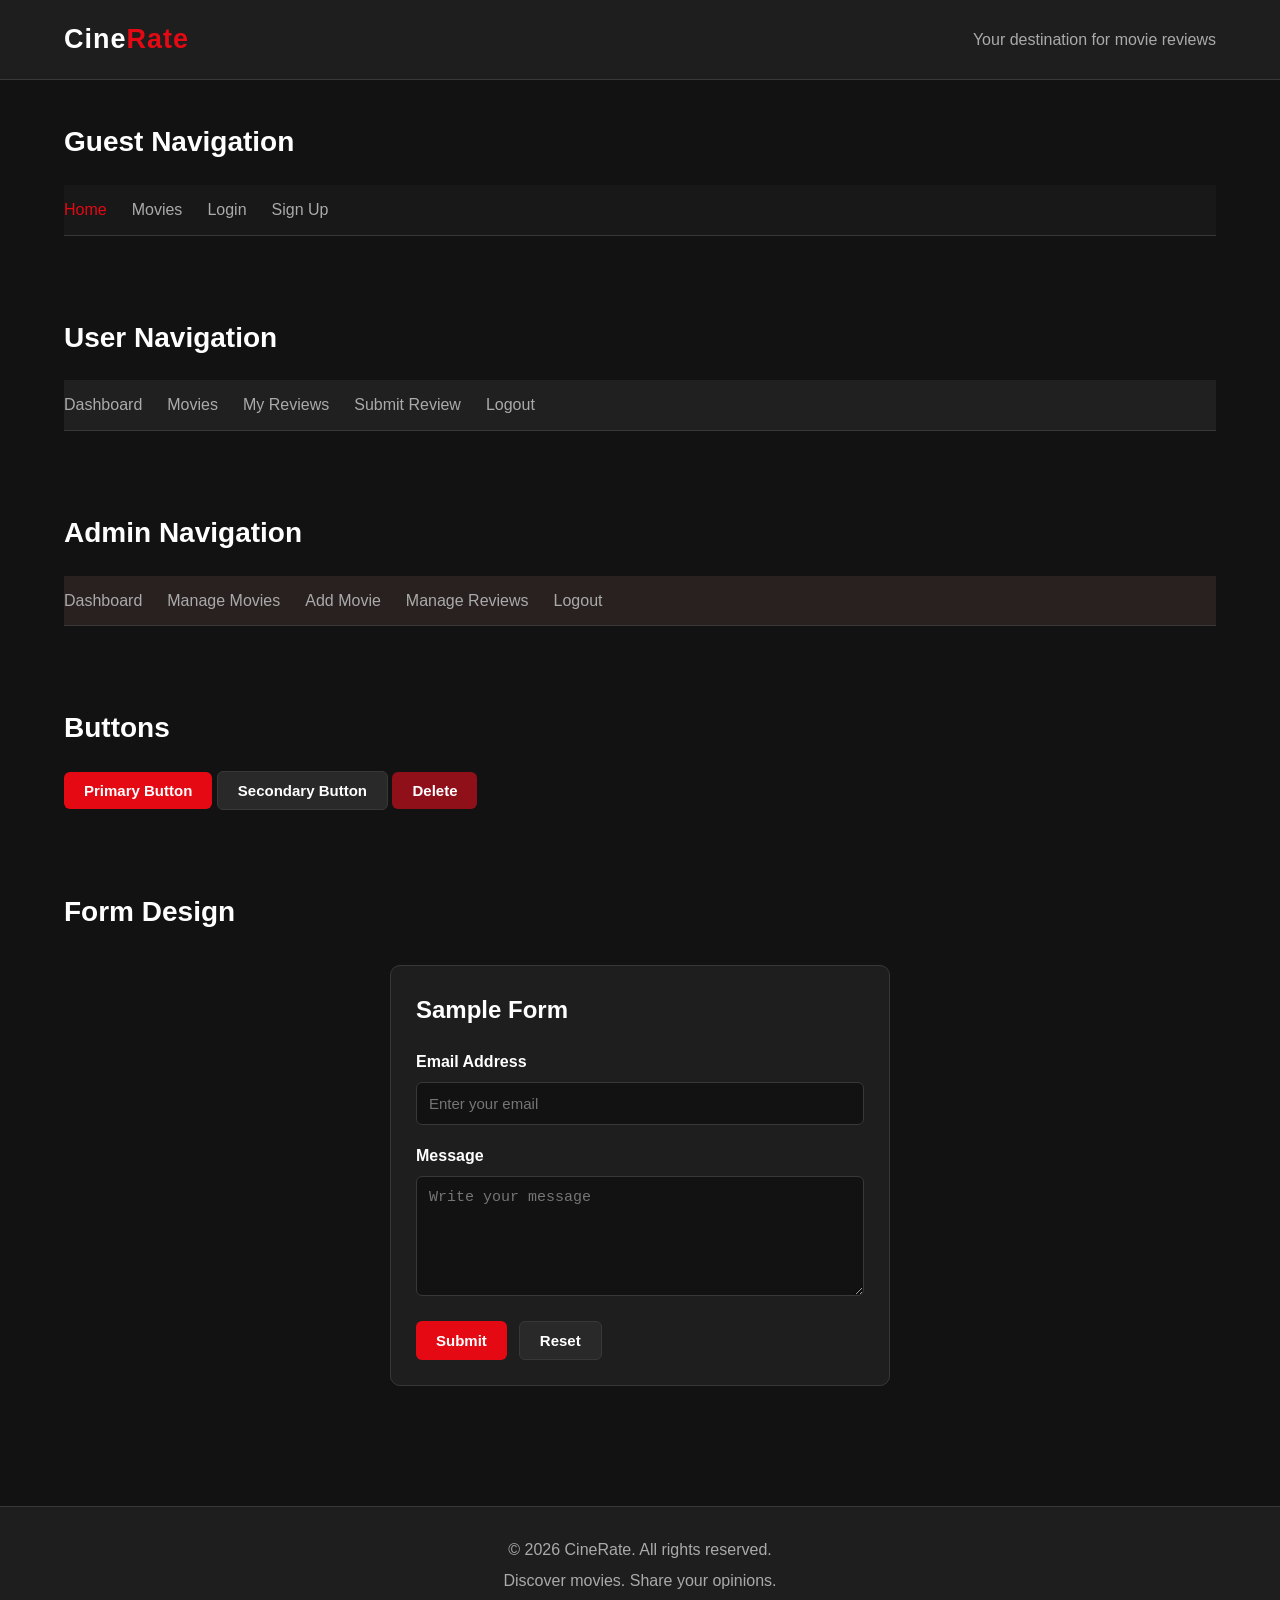
==== index.html @ ea307017 "Build shared design system and components" ====
<!DOCTYPE html>
<html lang="en">

<head>
    <meta charset="UTF-8">
    <meta name="viewport" content="width=device-width, initial-scale=1.0">

    <title>CineRate | Components Preview</title>

    <!-- Main CSS -->
    <link rel="stylesheet" href="css/style.css">

    <!-- Components CSS -->
    <link rel="stylesheet" href="css/components.css">

    <!-- Responsive CSS -->
    <link rel="stylesheet" href="css/responsive.css">
</head>

<body>

    <!-- Website Header -->
    <header class="site-header">
        <div class="container header-content">

            <a href="index.html" class="logo">
                Cine<span>Rate</span>
            </a>

            <p class="muted-text">
                Your destination for movie reviews
            </p>

        </div>
    </header>


    <main class="container">

        <!-- Guest Navigation Preview -->
        <section class="section">
            <h2 class="section-title">Guest Navigation</h2>

            <nav class="navbar navbar--guest">
                <ul class="nav-list">
                    <li><a href="index.html" class="active">Home</a></li>
                    <li><a href="pages/movies.html">Movies</a></li>
                    <li><a href="pages/login.html">Login</a></li>
                    <li><a href="pages/signup.html">Sign Up</a></li>
                </ul>
            </nav>
        </section>


        <!-- User Navigation Preview -->
        <section class="section">
            <h2 class="section-title">User Navigation</h2>

            <nav class="navbar navbar--user">
                <ul class="nav-list">
                    <li><a href="pages/user-dashboard.html">Dashboard</a></li>
                    <li><a href="pages/movies.html">Movies</a></li>
                    <li><a href="pages/my-reviews.html">My Reviews</a></li>
                    <li><a href="pages/submit-review.html">Submit Review</a></li>
                    <li><a href="pages/login.html">Logout</a></li>
                </ul>
            </nav>
        </section>


        <!-- Admin Navigation Preview -->
        <section class="section">
            <h2 class="section-title">Admin Navigation</h2>

            <nav class="navbar navbar--admin">
                <ul class="nav-list">
                    <li><a href="pages/admin-dashboard.html">Dashboard</a></li>
                    <li><a href="pages/manage-movies.html">Manage Movies</a></li>
                    <li><a href="pages/add-movie.html">Add Movie</a></li>
                    <li><a href="pages/manage-reviews.html">Manage Reviews</a></li>
                    <li><a href="pages/login.html">Logout</a></li>
                </ul>
            </nav>
        </section>


        <!-- Buttons Preview -->
        <section class="section">
            <h2 class="section-title">Buttons</h2>

            <button class="btn btn-primary" type="button">
                Primary Button
            </button>

            <button class="btn btn-secondary" type="button">
                Secondary Button
            </button>

            <button class="btn btn-danger" type="button">
                Delete
            </button>
        </section>


        <!-- Form Preview -->
        <section class="section">
            <h2 class="section-title">Form Design</h2>

            <form class="form-container">

                <h3 class="form-title">Sample Form</h3>

                <div class="form-group">
                    <label for="sample-email">Email Address</label>

                    <input
                        type="email"
                        id="sample-email"
                        class="form-control"
                        placeholder="Enter your email"
                        required
                    >
                </div>

                <div class="form-group">
                    <label for="sample-message">Message</label>

                    <textarea
                        id="sample-message"
                        class="form-control"
                        placeholder="Write your message"
                        required
                    ></textarea>
                </div>

                <div class="form-actions">
                    <button class="btn btn-primary" type="submit">
                        Submit
                    </button>

                    <button class="btn btn-secondary" type="reset">
                        Reset
                    </button>
                </div>

            </form>
        </section>

    </main>


    <!-- Website Footer -->
    <footer class="site-footer">
        <div class="container footer-content">

            <p>
                &copy; 2026 CineRate. All rights reserved.
            </p>

            <p>
                Discover movies. Share your opinions.
            </p>

        </div>
    </footer>

</body>
</html>
---- css/style.css ----
/* =========================
   CINERATE - MAIN STYLES
========================= */

:root {
    --color-background: #121212;
    --color-surface: #1e1e1e;
    --color-surface-light: #292929;

    --color-primary: #e50914;
    --color-primary-hover: #b80710;

    --color-text: #ffffff;
    --color-text-secondary: #aaaaaa;

    --color-border: #383838;

    --font-main: Arial, Helvetica, sans-serif;

    --radius-small: 6px;
    --radius-medium: 10px;
    --radius-large: 16px;
}

/* Reset */

* {
    margin: 0;
    padding: 0;
    box-sizing: border-box;
}

/* General page settings */

body {
    font-family: var(--font-main);
    background-color: var(--color-background);
    color: var(--color-text);
    line-height: 1.6;
    min-height: 100vh;
}

a {
    color: inherit;
    text-decoration: none;
}

ul {
    list-style: none;
}

img {
    max-width: 100%;
    display: block;
}

.container {
    width: 90%;
    max-width: 1200px;
    margin: 0 auto;
}

.section {
    padding: 40px 0;
}

.section-title {
    font-size: 28px;
    margin-bottom: 20px;
}

.muted-text {
    color: var(--color-text-secondary);
}
---- css/components.css ----
/* =========================
   HEADER AND LOGO
========================= */

.site-header {
    background-color: var(--color-surface);
    border-bottom: 1px solid var(--color-border);
    padding: 18px 0;
}

.header-content {
    display: flex;
    align-items: center;
    justify-content: space-between;
    gap: 20px;
}

.logo {
    font-size: 27px;
    font-weight: bold;
    letter-spacing: 1px;
}

.logo span {
    color: var(--color-primary);
}

/* =========================
   NAVIGATION BARS
========================= */

.navbar {
    padding: 12px 0;
    border-bottom: 1px solid var(--color-border);
}

.navbar--guest {
    background-color: #181818;
}

.navbar--user {
    background-color: #202020;
}

.navbar--admin {
    background-color: #292020;
}

.nav-list {
    display: flex;
    align-items: center;
    gap: 25px;
    flex-wrap: wrap;
}

.nav-list a {
    color: var(--color-text-secondary);
    transition: color 0.2s ease;
}

.nav-list a:hover,
.nav-list a.active {
    color: var(--color-primary);
}

/* =========================
   BUTTONS
========================= */

.btn {
    display: inline-block;
    padding: 10px 20px;
    border: none;
    border-radius: var(--radius-small);
    cursor: pointer;
    font-size: 15px;
    font-weight: bold;
    text-align: center;
    transition: background-color 0.2s ease;
}

.btn-primary {
    background-color: var(--color-primary);
    color: white;
}

.btn-primary:hover {
    background-color: var(--color-primary-hover);
}

.btn-secondary {
    background-color: var(--color-surface-light);
    color: white;
    border: 1px solid var(--color-border);
}

.btn-secondary:hover {
    background-color: #3a3a3a;
}

.btn-danger {
    background-color: #8f1018;
    color: white;
}

/* =========================
   FORMS
========================= */

.form-container {
    width: 100%;
    max-width: 500px;
    margin: 30px auto;
    padding: 25px;
    background-color: var(--color-surface);
    border: 1px solid var(--color-border);
    border-radius: var(--radius-medium);
}

.form-title {
    font-size: 24px;
    margin-bottom: 20px;
}

.form-group {
    margin-bottom: 18px;
}

.form-group label {
    display: block;
    margin-bottom: 7px;
    font-weight: bold;
}

.form-control {
    width: 100%;
    padding: 12px;
    background-color: var(--color-background);
    color: var(--color-text);
    border: 1px solid var(--color-border);
    border-radius: var(--radius-small);
    font-size: 15px;
}

.form-control:focus {
    outline: 2px solid var(--color-primary);
    border-color: var(--color-primary);
}

textarea.form-control {
    min-height: 120px;
    resize: vertical;
}

.form-actions {
    display: flex;
    gap: 12px;
    flex-wrap: wrap;
}

/* =========================
   FOOTER
========================= */

.site-footer {
    margin-top: 50px;
    padding: 25px 0;
    background-color: var(--color-surface);
    border-top: 1px solid var(--color-border);
    text-align: center;
    color: var(--color-text-secondary);
}

.footer-content p {
    margin: 5px 0;
}
---- css/responsive.css ----
/* =========================
   RESPONSIVE DESIGN
========================= */

@media (max-width: 768px) {

    .header-content {
        flex-direction: column;
        align-items: flex-start;
    }

    .nav-list {
        gap: 12px;
    }

    .nav-list a {
        font-size: 14px;
    }

    .section-title {
        font-size: 23px;
    }

    .form-container {
        padding: 18px;
    }

    .btn {
        padding: 9px 15px;
    }
}

@media (max-width: 480px) {

    .container {
        width: 94%;
    }

    .logo {
        font-size: 23px;
    }

    .nav-list {
        gap: 10px;
    }

    .form-actions {
        flex-direction: column;
    }

    .form-actions .btn {
        width: 100%;
    }
}
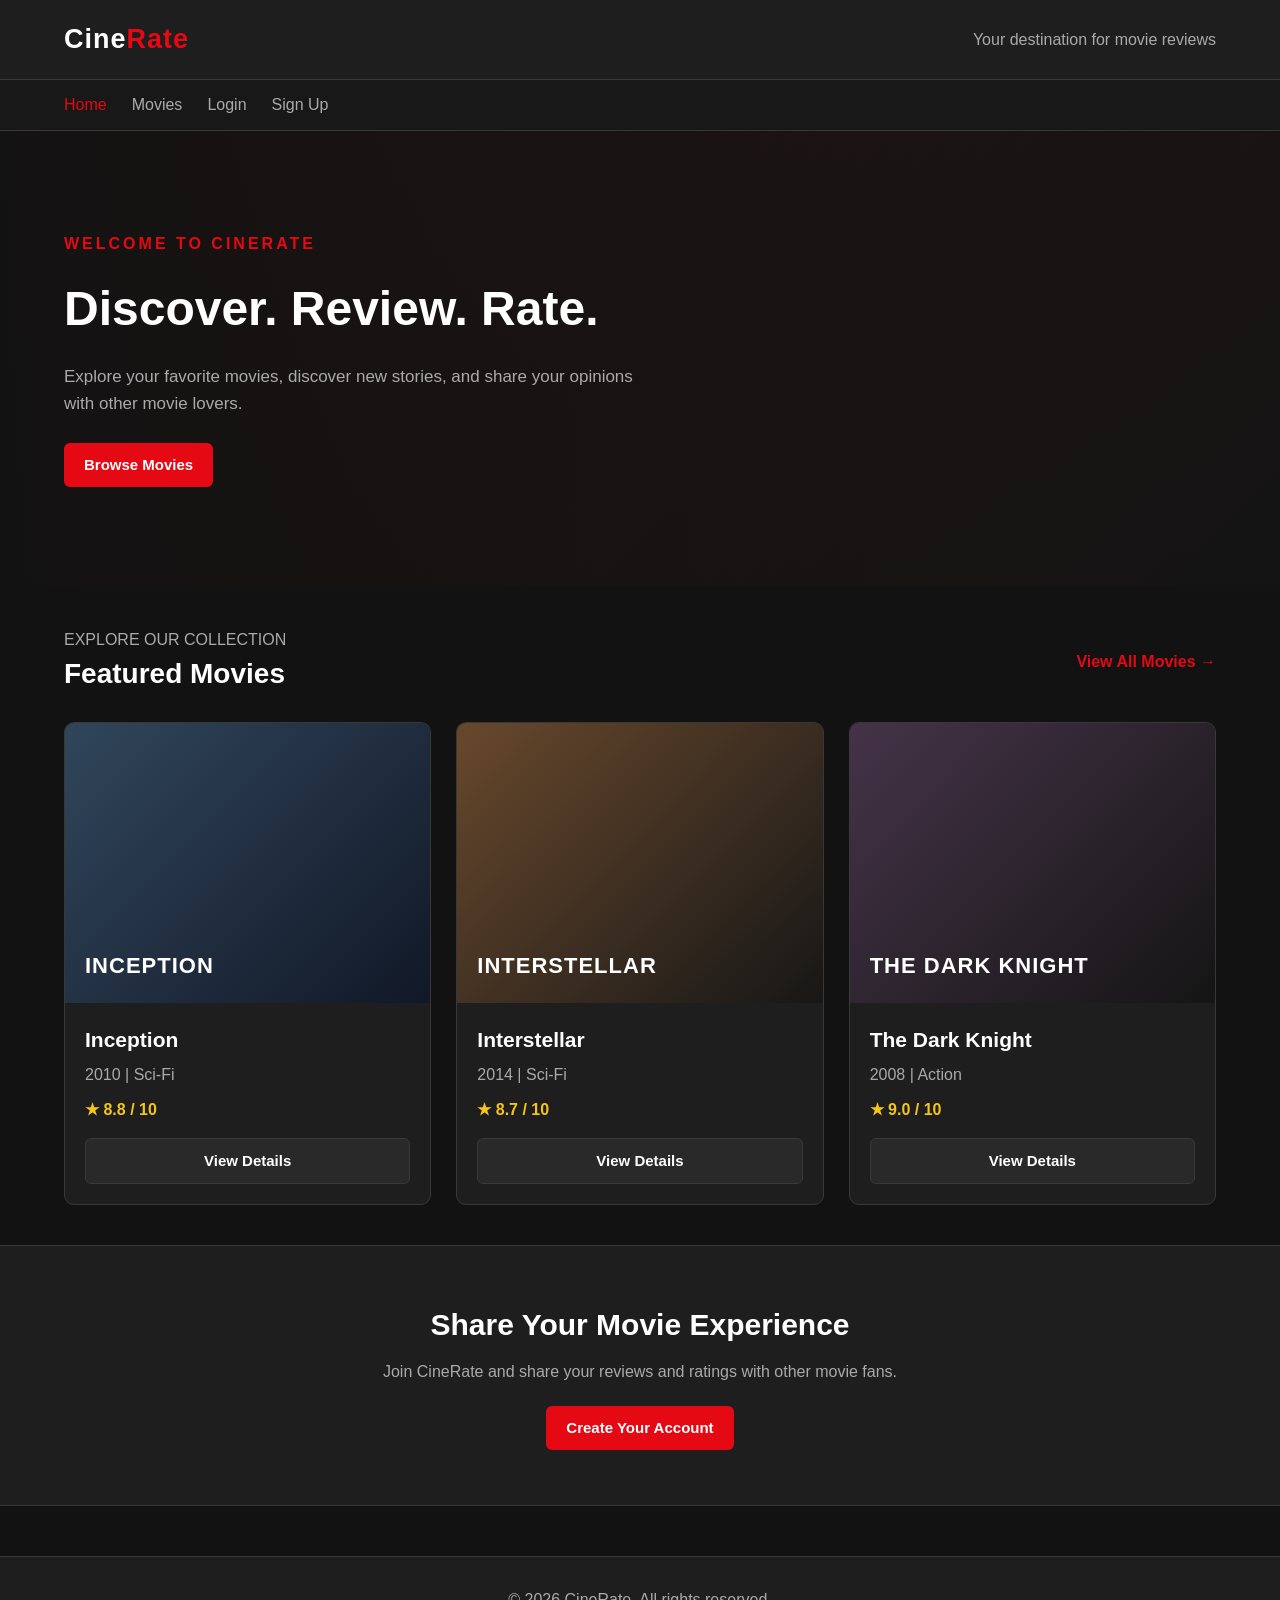
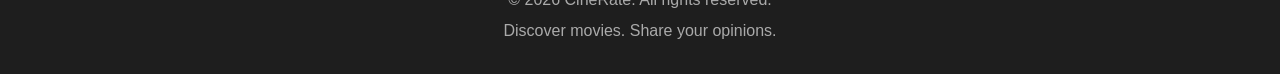
==== commit d6de7628: "Complete guest pages" ====
--- a/index.html
+++ b/index.html
@@ -5,21 +5,17 @@
     <meta charset="UTF-8">
     <meta name="viewport" content="width=device-width, initial-scale=1.0">
 
-    <title>CineRate | Components Preview</title>
-
-    <!-- Main CSS -->
+    <title>CineRate | Home</title>
+
+    <!-- Shared CSS files -->
     <link rel="stylesheet" href="css/style.css">
-
-    <!-- Components CSS -->
     <link rel="stylesheet" href="css/components.css">
-
-    <!-- Responsive CSS -->
     <link rel="stylesheet" href="css/responsive.css">
 </head>
 
 <body>
 
-    <!-- Website Header -->
+    <!-- HEADER -->
     <header class="site-header">
         <div class="container header-content">
 
@@ -35,121 +31,177 @@
     </header>
 
 
-    <main class="container">
-
-        <!-- Guest Navigation Preview -->
+    <!-- GUEST NAVIGATION -->
+    <nav class="navbar navbar--guest">
+        <div class="container">
+
+            <ul class="nav-list">
+                <li><a href="index.html" class="active">Home</a></li>
+                <li><a href="pages/movies.html">Movies</a></li>
+                <li><a href="pages/login.html">Login</a></li>
+                <li><a href="pages/signup.html">Sign Up</a></li>
+            </ul>
+
+        </div>
+    </nav>
+
+
+    <main>
+
+        <!-- HERO SECTION -->
+        <section class="hero">
+            <div class="container hero-content">
+
+                <p class="hero-subtitle">
+                    WELCOME TO CINERATE
+                </p>
+
+                <h1>
+                    Discover. Review. Rate.
+                </h1>
+
+                <p class="hero-description">
+                    Explore your favorite movies, discover new stories,
+                    and share your opinions with other movie lovers.
+                </p>
+
+                <a href="pages/movies.html" class="btn btn-primary">
+                    Browse Movies
+                </a>
+
+            </div>
+        </section>
+
+
+        <!-- FEATURED MOVIES -->
         <section class="section">
-            <h2 class="section-title">Guest Navigation</h2>
-
-            <nav class="navbar navbar--guest">
-                <ul class="nav-list">
-                    <li><a href="index.html" class="active">Home</a></li>
-                    <li><a href="pages/movies.html">Movies</a></li>
-                    <li><a href="pages/login.html">Login</a></li>
-                    <li><a href="pages/signup.html">Sign Up</a></li>
-                </ul>
-            </nav>
+            <div class="container">
+
+                <div class="section-heading">
+                    <div>
+                        <p class="muted-text">EXPLORE OUR COLLECTION</p>
+                        <h2 class="section-title">Featured Movies</h2>
+                    </div>
+
+                    <a href="pages/movies.html" class="view-all">
+                        View All Movies →
+                    </a>
+                </div>
+
+
+                <div class="movie-grid">
+
+                    <!-- MOVIE 1 -->
+                    <article class="movie-card">
+
+                        <div class="movie-poster poster-one">
+                            <span>INCEPTION</span>
+                        </div>
+
+                        <div class="movie-info">
+
+                            <h3>Inception</h3>
+
+                            <p class="movie-meta">
+                                2010 | Sci-Fi
+                            </p>
+
+                            <p class="movie-rating">
+                                ★ 8.8 / 10
+                            </p>
+
+                            <a href="pages/movie-details.html"
+                               class="btn btn-secondary">
+                                View Details
+                            </a>
+
+                        </div>
+                    </article>
+
+
+                    <!-- MOVIE 2 -->
+                    <article class="movie-card">
+
+                        <div class="movie-poster poster-two">
+                            <span>INTERSTELLAR</span>
+                        </div>
+
+                        <div class="movie-info">
+
+                            <h3>Interstellar</h3>
+
+                            <p class="movie-meta">
+                                2014 | Sci-Fi
+                            </p>
+
+                            <p class="movie-rating">
+                                ★ 8.7 / 10
+                            </p>
+
+                            <a href="pages/movie-details.html"
+                               class="btn btn-secondary">
+                                View Details
+                            </a>
+
+                        </div>
+                    </article>
+
+
+                    <!-- MOVIE 3 -->
+                    <article class="movie-card">
+
+                        <div class="movie-poster poster-three">
+                            <span>THE DARK KNIGHT</span>
+                        </div>
+
+                        <div class="movie-info">
+
+                            <h3>The Dark Knight</h3>
+
+                            <p class="movie-meta">
+                                2008 | Action
+                            </p>
+
+                            <p class="movie-rating">
+                                ★ 9.0 / 10
+                            </p>
+
+                            <a href="pages/movie-details.html"
+                               class="btn btn-secondary">
+                                View Details
+                            </a>
+
+                        </div>
+                    </article>
+
+                </div>
+
+            </div>
         </section>
 
 
-        <!-- User Navigation Preview -->
-        <section class="section">
-            <h2 class="section-title">User Navigation</h2>
-
-            <nav class="navbar navbar--user">
-                <ul class="nav-list">
-                    <li><a href="pages/user-dashboard.html">Dashboard</a></li>
-                    <li><a href="pages/movies.html">Movies</a></li>
-                    <li><a href="pages/my-reviews.html">My Reviews</a></li>
-                    <li><a href="pages/submit-review.html">Submit Review</a></li>
-                    <li><a href="pages/login.html">Logout</a></li>
-                </ul>
-            </nav>
+        <!-- CALL TO ACTION -->
+        <section class="cta-section">
+            <div class="container">
+
+                <h2>Share Your Movie Experience</h2>
+
+                <p>
+                    Join CineRate and share your reviews
+                    and ratings with other movie fans.
+                </p>
+
+                <a href="pages/signup.html" class="btn btn-primary">
+                    Create Your Account
+                </a>
+
+            </div>
         </section>
 
-
-        <!-- Admin Navigation Preview -->
-        <section class="section">
-            <h2 class="section-title">Admin Navigation</h2>
-
-            <nav class="navbar navbar--admin">
-                <ul class="nav-list">
-                    <li><a href="pages/admin-dashboard.html">Dashboard</a></li>
-                    <li><a href="pages/manage-movies.html">Manage Movies</a></li>
-                    <li><a href="pages/add-movie.html">Add Movie</a></li>
-                    <li><a href="pages/manage-reviews.html">Manage Reviews</a></li>
-                    <li><a href="pages/login.html">Logout</a></li>
-                </ul>
-            </nav>
-        </section>
-
-
-        <!-- Buttons Preview -->
-        <section class="section">
-            <h2 class="section-title">Buttons</h2>
-
-            <button class="btn btn-primary" type="button">
-                Primary Button
-            </button>
-
-            <button class="btn btn-secondary" type="button">
-                Secondary Button
-            </button>
-
-            <button class="btn btn-danger" type="button">
-                Delete
-            </button>
-        </section>
-
-
-        <!-- Form Preview -->
-        <section class="section">
-            <h2 class="section-title">Form Design</h2>
-
-            <form class="form-container">
-
-                <h3 class="form-title">Sample Form</h3>
-
-                <div class="form-group">
-                    <label for="sample-email">Email Address</label>
-
-                    <input
-                        type="email"
-                        id="sample-email"
-                        class="form-control"
-                        placeholder="Enter your email"
-                        required
-                    >
-                </div>
-
-                <div class="form-group">
-                    <label for="sample-message">Message</label>
-
-                    <textarea
-                        id="sample-message"
-                        class="form-control"
-                        placeholder="Write your message"
-                        required
-                    ></textarea>
-                </div>
-
-                <div class="form-actions">
-                    <button class="btn btn-primary" type="submit">
-                        Submit
-                    </button>
-
-                    <button class="btn btn-secondary" type="reset">
-                        Reset
-                    </button>
-                </div>
-
-            </form>
-        </section>
-
     </main>
 
 
-    <!-- Website Footer -->
+    <!-- FOOTER -->
     <footer class="site-footer">
         <div class="container footer-content">
 
--- a/css/components.css
+++ b/css/components.css
@@ -173,4 +173,438 @@
 
 .footer-content p {
     margin: 5px 0;
-}+}
+
+/* =========================
+   HOMEPAGE HERO SECTION
+========================= */
+
+.hero {
+    background:
+        linear-gradient(
+            90deg,
+            rgba(18, 18, 18, 0.98),
+            rgba(18, 18, 18, 0.65)
+        ),
+        linear-gradient(135deg, #54151a, #171717);
+
+    padding: 100px 0;
+    min-height: 380px;
+
+    display: flex;
+    align-items: center;
+}
+
+.hero-content {
+    text-align: left;
+}
+
+.hero-subtitle {
+    color: var(--color-primary);
+    font-weight: bold;
+    letter-spacing: 3px;
+    margin-bottom: 15px;
+}
+
+.hero h1 {
+    font-size: 48px;
+    margin-bottom: 15px;
+}
+
+.hero-description {
+    color: var(--color-text-secondary);
+    font-size: 17px;
+    max-width: 600px;
+    margin-bottom: 25px;
+}
+
+
+/* =========================
+   SECTION HEADING
+========================= */
+
+.section-heading {
+    display: flex;
+    justify-content: space-between;
+    align-items: center;
+    gap: 15px;
+    margin-bottom: 25px;
+}
+
+.section-heading .section-title {
+    margin-bottom: 0;
+}
+
+.view-all {
+    color: var(--color-primary);
+    font-weight: bold;
+}
+
+
+/* =========================
+   MOVIE GRID AND CARDS
+========================= */
+
+.movie-grid {
+    display: grid;
+    grid-template-columns: repeat(3, 1fr);
+    gap: 25px;
+}
+
+.movie-card {
+    background-color: var(--color-surface);
+    border: 1px solid var(--color-border);
+    border-radius: var(--radius-medium);
+    overflow: hidden;
+    transition: transform 0.2s ease;
+}
+
+.movie-card:hover {
+    transform: translateY(-5px);
+}
+
+.movie-poster {
+    height: 280px;
+    display: flex;
+    align-items: end;
+    padding: 20px;
+    font-size: 22px;
+    font-weight: bold;
+    letter-spacing: 1px;
+}
+
+.poster-one {
+    background: linear-gradient(135deg, #31465b, #111827);
+}
+
+.poster-two {
+    background: linear-gradient(135deg, #68482c, #171717);
+}
+
+.poster-three {
+    background: linear-gradient(135deg, #453348, #151515);
+}
+
+.movie-info {
+    padding: 20px;
+}
+
+.movie-info h3 {
+    font-size: 21px;
+    margin-bottom: 5px;
+}
+
+.movie-meta {
+    color: var(--color-text-secondary);
+    margin-bottom: 10px;
+}
+
+.movie-rating {
+    color: #f5c518;
+    font-weight: bold;
+    margin-bottom: 15px;
+}
+
+.movie-info .btn {
+    width: 100%;
+}
+
+
+/* =========================
+   CALL TO ACTION
+========================= */
+
+.cta-section {
+    background-color: var(--color-surface);
+    border-top: 1px solid var(--color-border);
+    border-bottom: 1px solid var(--color-border);
+    text-align: center;
+    padding: 55px 20px;
+}
+
+.cta-section h2 {
+    font-size: 30px;
+    margin-bottom: 10px;
+}
+
+.cta-section p {
+    color: var(--color-text-secondary);
+    margin-bottom: 22px;
+}
+
+
+
+/* =========================
+   MOVIES SEARCH SECTION
+========================= */
+
+.search-section {
+    background-color: var(--color-surface);
+    border: 1px solid var(--color-border);
+    border-radius: var(--radius-medium);
+    padding: 25px;
+    margin-bottom: 20px;
+}
+
+.search-title {
+    font-size: 23px;
+    margin-bottom: 20px;
+}
+
+.movie-search-form {
+    display: grid;
+    grid-template-columns: repeat(2, 1fr);
+    gap: 18px 22px;
+}
+
+.movie-search-form .form-group {
+    margin-bottom: 0;
+}
+
+.search-actions {
+    grid-column: 1 / -1;
+    display: flex;
+    gap: 12px;
+    flex-wrap: wrap;
+    margin-top: 5px;
+}
+
+.poster-four {
+    background: linear-gradient(135deg, #254b40, #111827);
+}
+
+.poster-five {
+    background: linear-gradient(135deg, #77502b, #171717);
+}
+
+.poster-six {
+    background: linear-gradient(135deg, #48535b, #151515);
+}
+
+
+/* =========================
+   MOVIE DETAILS PAGE
+========================= */
+
+.breadcrumb {
+    display: flex;
+    gap: 10px;
+    flex-wrap: wrap;
+    margin-top: 25px;
+    color: var(--color-text-secondary);
+    font-size: 14px;
+}
+
+.breadcrumb a:hover {
+    color: var(--color-primary);
+}
+
+
+/* Movie information layout */
+
+.movie-details {
+    display: grid;
+    grid-template-columns: 320px 1fr;
+    gap: 40px;
+    margin-top: 35px;
+    padding-bottom: 40px;
+    border-bottom: 1px solid var(--color-border);
+}
+
+.details-poster {
+    min-height: 430px;
+    border-radius: var(--radius-medium);
+    display: flex;
+    align-items: end;
+    padding: 25px;
+    font-size: 25px;
+    font-weight: bold;
+}
+
+.details-content h1 {
+    font-size: 38px;
+    margin: 10px 0;
+}
+
+.details-rating {
+    color: #f5c518;
+    font-size: 22px;
+    font-weight: bold;
+    margin-bottom: 20px;
+}
+
+.details-rating span {
+    color: var(--color-text-secondary);
+    font-size: 13px;
+    font-weight: normal;
+}
+
+.details-meta {
+    margin-bottom: 25px;
+}
+
+.details-meta p {
+    margin-bottom: 10px;
+    color: var(--color-text-secondary);
+}
+
+.details-meta strong {
+    color: var(--color-text);
+}
+
+.movie-description h2 {
+    font-size: 21px;
+    margin-bottom: 10px;
+}
+
+.movie-description p {
+    color: var(--color-text-secondary);
+    margin-bottom: 25px;
+    line-height: 1.8;
+}
+
+
+/* Reviews */
+
+.reviews-section {
+    padding-top: 35px;
+}
+
+.review-intro {
+    margin-top: -10px;
+    margin-bottom: 25px;
+}
+
+.review-card {
+    background-color: var(--color-surface);
+    border: 1px solid var(--color-border);
+    border-radius: var(--radius-medium);
+    padding: 22px;
+    margin-bottom: 18px;
+}
+
+.review-header {
+    display: flex;
+    justify-content: space-between;
+    align-items: center;
+    gap: 15px;
+}
+
+.review-header h3 {
+    font-size: 18px;
+}
+
+.review-rating {
+    color: #f5c518;
+    font-weight: bold;
+}
+
+.review-date {
+    font-size: 13px;
+    margin: 5px 0 12px;
+}
+
+.review-card > p:last-child {
+    line-height: 1.7;
+}
+
+
+/* Back button */
+
+.back-to-movies {
+    margin: 10px 0 40px;
+}
+
+
+/* =========================
+   AUTHENTICATION PAGES
+========================= */
+
+.auth-section {
+    display: flex;
+    justify-content: center;
+    align-items: center;
+    padding: 65px 15px;
+    min-height: 600px;
+}
+
+.auth-card {
+    width: 100%;
+    max-width: 480px;
+    background-color: var(--color-surface);
+    border: 1px solid var(--color-border);
+    border-radius: var(--radius-medium);
+    padding: 35px;
+}
+
+.auth-heading {
+    text-align: center;
+    margin-bottom: 30px;
+}
+
+.auth-heading h1 {
+    font-size: 29px;
+    margin: 10px 0;
+}
+
+.auth-heading .muted-text {
+    line-height: 1.6;
+}
+
+.auth-form .form-group {
+    margin-bottom: 22px;
+}
+
+.remember-row {
+    margin-bottom: 22px;
+}
+
+.remember-label {
+    display: flex;
+    align-items: center;
+    gap: 9px;
+    cursor: pointer;
+}
+
+.remember-label input {
+    accent-color: var(--color-primary);
+    width: 16px;
+    height: 16px;
+}
+
+.auth-button {
+    width: 100%;
+}
+
+.auth-footer {
+    text-align: center;
+    margin-top: 25px;
+    color: var(--color-text-secondary);
+}
+
+.auth-footer a {
+    color: var(--color-primary);
+    font-weight: bold;
+    margin-left: 5px;
+}
+
+.auth-footer a:hover {
+    text-decoration: underline;
+}
+
+
+
+/* =========================
+   SIGNUP PAGE
+========================= */
+
+.form-hint {
+    display: block;
+    color: var(--color-text-secondary);
+    font-size: 12px;
+    margin-top: 7px;
+}
+
+.auth-form select {
+    width: 100%;
+}
--- a/css/responsive.css
+++ b/css/responsive.css
@@ -51,4 +51,149 @@
     .form-actions .btn {
         width: 100%;
     }
-}+}
+
+
+/* =========================
+   HOMEPAGE RESPONSIVE
+========================= */
+
+@media (max-width: 768px) {
+
+    .hero {
+        padding: 70px 0;
+        min-height: 320px;
+    }
+
+    .hero h1 {
+        font-size: 34px;
+    }
+
+    .movie-grid {
+        grid-template-columns: repeat(2, 1fr);
+        gap: 15px;
+    }
+
+    .movie-poster {
+        height: 220px;
+        font-size: 18px;
+    }
+
+    .section-heading {
+        align-items: flex-start;
+    }
+
+    .cta-section h2 {
+        font-size: 25px;
+    }
+}
+
+@media (max-width: 480px) {
+
+    .hero h1 {
+        font-size: 29px;
+    }
+
+    .hero-description {
+        font-size: 15px;
+    }
+
+    .movie-grid {
+        grid-template-columns: 1fr;
+    }
+
+    .movie-poster {
+        height: 300px;
+    }
+
+    .section-heading {
+        flex-direction: column;
+    }
+
+    .cta-section {
+        padding: 40px 15px;
+    }
+}
+
+
+
+
+/* =========================
+   MOVIES PAGE RESPONSIVE
+========================= */
+
+@media (max-width: 768px) {
+
+    .movie-search-form {
+        grid-template-columns: 1fr;
+    }
+
+    .search-actions {
+        flex-direction: column;
+    }
+
+    .search-actions .btn {
+        width: 100%;
+    }
+}
+
+
+/* =========================
+   MOVIE DETAILS RESPONSIVE
+========================= */
+
+@media (max-width: 768px) {
+
+    .movie-details {
+        grid-template-columns: 1fr;
+        gap: 25px;
+    }
+
+    .details-poster {
+        min-height: 350px;
+    }
+
+    .details-content h1 {
+        font-size: 30px;
+    }
+
+    .review-header {
+        align-items: flex-start;
+    }
+}
+
+@media (max-width: 480px) {
+
+    .details-poster {
+        min-height: 280px;
+    }
+
+    .details-rating {
+        font-size: 19px;
+    }
+
+    .review-card {
+        padding: 16px;
+    }
+}
+
+
+/* =========================
+   AUTHENTICATION RESPONSIVE
+========================= */
+
+@media (max-width: 480px) {
+
+    .auth-section {
+        padding: 35px 10px;
+        min-height: auto;
+    }
+
+    .auth-card {
+        padding: 23px 18px;
+    }
+
+    .auth-heading h1 {
+        font-size: 25px;
+    }
+}
